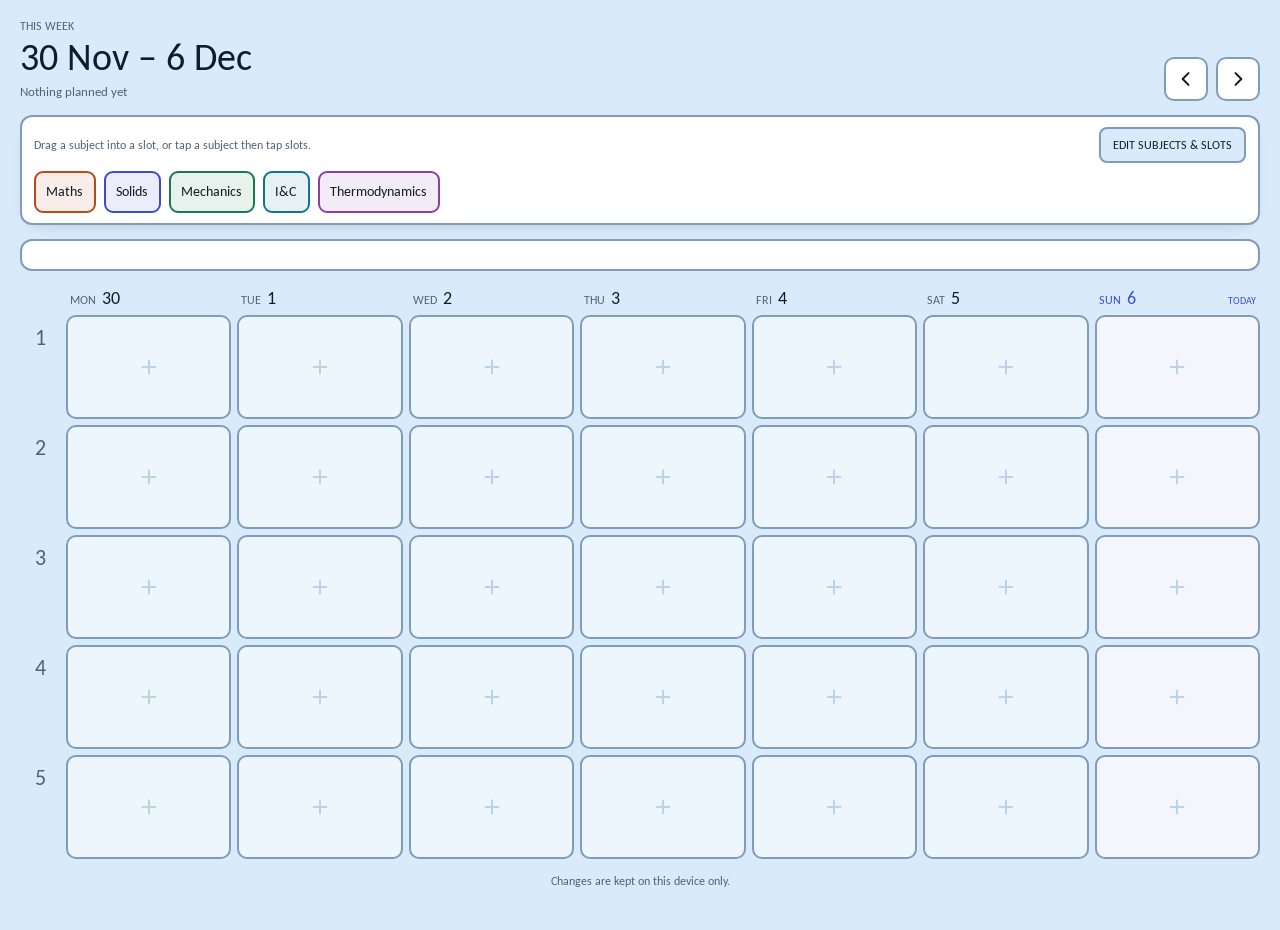
==== index.html @ 0159ee73 "Add Study Week Planner web app Installable offline phone app (PWA): drag subjects into numbered day " ====
<!doctype html>
<html lang="en">
<head>
<meta charset="utf-8">
<meta name="viewport" content="width=device-width,initial-scale=1,viewport-fit=cover">
<title>Study Week Planner</title>
<meta name="theme-color" content="#D9EAFB">
<meta name="apple-mobile-web-app-capable" content="yes">
<meta name="mobile-web-app-capable" content="yes">
<meta name="apple-mobile-web-app-title" content="Study Planner">
<link rel="manifest" href="manifest.webmanifest">
<link rel="icon" href="icon.svg" type="image/svg+xml">
<link rel="apple-touch-icon" href="icon-192.png">
<link rel="preconnect" href="https://fonts.googleapis.com">
<link rel="preconnect" href="https://fonts.gstatic.com" crossorigin>
<link rel="stylesheet" href="https://fonts.googleapis.com/css2?family=Carlito&display=swap">
</head>
<body>
<style>
/* Layout: plain light-blue week board. Subject chips sit in a sticky tray on top; drag them into day × numbered-slot cells, then type the chapter into the block. One day at a time on phones. */
:root{
  --bg:#D9EAFB; --surface:#FFFFFF; --ink:#101C26; --muted:#4F6476; --line:#BCD2E8; --edge:#7F9DBA;
  --done:#17805A; --on-done:#FFFFFF; --focus:#3B4CCA; --warn:#B84A17;
  --c1:#3B4CCA; --c2:#B84A17; --c3:#177A4F; --c4:#8A3FA8; --c5:#0E7490; --c6:#A16207; --c7:#BE185D; --c8:#4D5B68;
  --font-display:'Calibri','Carlito','Segoe UI',system-ui,sans-serif;
  --font-body:'Calibri','Carlito','Segoe UI',system-ui,sans-serif;
  --font-mono:'Calibri','Carlito','Segoe UI',system-ui,sans-serif;
}
@media (prefers-color-scheme: dark){
  :root:not([data-theme="light"]){
    --bg:#0F2133; --surface:#16293C; --ink:#E8EEF3; --muted:#9DB1C3; --line:#2B4258; --edge:#5C7A96;
    --done:#4CC79A; --on-done:#06231A; --focus:#9AA6FF; --warn:#FF9A68;
    --c1:#9AA6FF; --c2:#FF9A68; --c3:#53C894; --c4:#D29BF0; --c5:#5CC8E0; --c6:#F2C04E; --c7:#F48FB8; --c8:#A4B2BE;
    color-scheme:dark;
  }
}
:root[data-theme="dark"]{
  --bg:#0F2133; --surface:#16293C; --ink:#E8EEF3; --muted:#9DB1C3; --line:#2B4258; --edge:#5C7A96;
  --done:#4CC79A; --on-done:#06231A; --focus:#9AA6FF; --warn:#FF9A68;
  --c1:#9AA6FF; --c2:#FF9A68; --c3:#53C894; --c4:#D29BF0; --c5:#5CC8E0; --c6:#F2C04E; --c7:#F48FB8; --c8:#A4B2BE;
  color-scheme:dark;
}
*{box-sizing:border-box}
/* Calibri regular everywhere: no bold, no letter-spacing tweaks */
*,*::before,*::after{font-weight:400!important;letter-spacing:normal!important}
html{-webkit-text-size-adjust:100%}
body{
  margin:0; background:var(--bg); color:var(--ink);
  font:400 16px/1.45 var(--font-body);
  padding-left:max(16px,env(safe-area-inset-left,0px));
  padding-right:max(16px,env(safe-area-inset-right,0px));
  padding-block:20px 40px;
}
body::before{content:"";position:fixed;inset:0 0 auto;height:env(safe-area-inset-top,0px);z-index:10;background:var(--bg)}
body.dragging{cursor:grabbing;user-select:none;-webkit-user-select:none}
.app{max-width:1240px;margin:0 auto;display:grid;gap:14px}
button,input,textarea{font:inherit;color:inherit}
button{cursor:pointer}
:focus-visible{outline:3px solid var(--focus);outline-offset:2px}

/* Header */
.top{display:flex;flex-wrap:wrap;align-items:end;justify-content:space-between;gap:12px}
.eyebrow{font:500 12px/1 var(--font-mono);letter-spacing:.14em;text-transform:uppercase;color:var(--muted)}
h1{margin:6px 0 0;font:800 clamp(26px,6vw,38px)/1.05 var(--font-display);letter-spacing:-.01em;text-wrap:balance}
.stat{margin:6px 0 0;font:400 13px/1.3 var(--font-mono);color:var(--muted);font-variant-numeric:tabular-nums}
.navs{display:flex;gap:8px;align-items:center}
.nav{width:44px;height:44px;border-radius:10px;border:1px solid var(--line);background:var(--surface);display:grid;place-items:center;padding:0}
.nav svg{width:20px;height:20px;fill:none;stroke:currentColor;stroke-width:2.4;stroke-linecap:round;stroke-linejoin:round}
.pill{min-height:44px;padding:0 14px;border:1px solid var(--line);background:var(--surface);border-radius:999px;font:500 12px/1 var(--font-mono);letter-spacing:.08em;text-transform:uppercase}

/* Tray */
.tray{
  position:sticky;top:env(safe-area-inset-top,0px);z-index:5;
  background:var(--surface);border:1px solid var(--line);border-radius:12px;padding:10px 12px;
  display:grid;gap:8px;box-shadow:0 6px 18px -14px rgba(16,28,38,.45);
}
.trayhead{display:flex;align-items:center;justify-content:space-between;gap:10px;flex-wrap:wrap}
.hint{font:400 12px/1.35 var(--font-mono);color:var(--muted)}
.hint b{color:var(--ink);font-weight:500}
.edit{min-height:36px;padding:0 12px;border:1px solid var(--line);background:var(--bg);border-radius:8px;font:500 12px/1 var(--font-mono);letter-spacing:.06em;text-transform:uppercase}
.edit[aria-expanded="true"]{background:var(--ink);color:var(--bg);border-color:var(--ink)}
.chips{display:flex;flex-wrap:wrap;gap:8px}
.chip{
  --k:var(--c8);
  display:inline-flex;align-items:center;gap:8px;min-height:42px;padding:6px 12px 6px 10px;
  border-radius:9px;border:1px solid var(--line);border-left:4px solid var(--k);
  background:color-mix(in srgb,var(--k) 10%,var(--surface));
  font:600 14px/1.1 var(--font-body);touch-action:none;cursor:grab;
}
.chip em{font:500 11px/1 var(--font-mono);font-style:normal;color:var(--muted);font-variant-numeric:tabular-nums}
.chip[aria-pressed="true"]{box-shadow:0 0 0 2px var(--k);background:color-mix(in srgb,var(--k) 22%,var(--surface))}
.chip.lifting{opacity:.4}
.tray.trash{border-color:var(--warn);box-shadow:0 0 0 2px var(--warn)}
.trashnote{display:none;font:500 12px/1.3 var(--font-mono);color:var(--warn)}
body.drag-cell .trashnote{display:block}
body.drag-cell .hint{display:none}

/* Setup */
.setup{background:var(--surface);border:1px solid var(--line);border-radius:12px;padding:14px;display:grid;grid-template-columns:repeat(auto-fit,minmax(min(100%,300px),1fr));gap:18px}
.setup h2{margin:0 0 8px;font:500 12px/1 var(--font-mono);letter-spacing:.14em;text-transform:uppercase;color:var(--muted)}
.srow{display:grid;grid-template-columns:36px minmax(0,1fr) auto;gap:8px;align-items:center;margin-bottom:8px}
.srow.slot{grid-template-columns:minmax(0,1fr) auto}
.swatch{width:36px;height:36px;border-radius:8px;border:2px solid var(--line);background:var(--k)}
.input{width:100%;min-height:40px;padding:8px 10px;border-radius:8px;border:1px solid var(--line);background:var(--bg);font-size:15px}
.del{min-height:36px;min-width:36px;padding:0 10px;border-radius:8px;border:1px solid var(--line);background:none;color:var(--muted);font:500 12px/1 var(--font-mono)}
.del.confirm{color:var(--warn);border-color:var(--warn)}
.addrow{min-height:40px;padding:0 14px;border:1.5px dashed var(--line);background:none;border-radius:8px;font:500 13px/1 var(--font-body);color:var(--muted);width:100%}
.setnote{margin:6px 0 0;font-size:13px;color:var(--muted)}

/* Day tabs (phone) */
.days{display:none;grid-template-columns:repeat(7,minmax(0,1fr));gap:4px}
.day{display:grid;gap:3px;justify-items:center;padding:7px 0;border-radius:9px;border:1px solid var(--line);background:var(--surface);font:500 11px/1 var(--font-mono);color:var(--muted);text-transform:uppercase}
.day b{font:700 16px/1 var(--font-display);color:var(--ink)}
.day i{font-style:normal;font-size:10px;min-height:10px}
.day.today b{color:var(--focus)}
.day[aria-pressed="true"]{background:var(--ink);border-color:var(--ink);color:var(--bg)}
.day[aria-pressed="true"] b{color:var(--bg)}

/* Board */
.board{display:grid;grid-template-columns:40px repeat(7,minmax(0,1fr));gap:6px}
.corner{min-height:1px}
.dh{display:flex;align-items:baseline;gap:6px;padding:4px 4px 2px;font:500 12px/1 var(--font-mono);letter-spacing:.1em;text-transform:uppercase;color:var(--muted)}
.dh b{font:800 18px/1 var(--font-display);letter-spacing:0;color:var(--ink)}
.dh.today{color:var(--focus)}
.dh.today b{color:var(--focus)}
.dh.today::after{content:"Today";margin-left:auto;font-size:10px;letter-spacing:.08em}
.sh{display:grid;align-content:start;justify-items:center;padding:12px 0 0;font:800 22px/1 var(--font-display);font-variant-numeric:tabular-nums;color:var(--muted)}
.slotn{font:600 14px/1 var(--font-body);padding-left:4px}
.cell{min-height:104px;border-radius:10px;border:1.5px dashed var(--line);background:color-mix(in srgb,var(--surface) 55%,transparent);display:grid;min-width:0;transition:border-color .12s,background-color .12s}
.cell.filled{border-style:solid;border-color:transparent;background:none}
.cell.today{background:color-mix(in srgb,var(--focus) 5%,var(--surface))}
.cell.filled.today{background:none}
body.dragging .cell:not(.filled),body.armed .cell:not(.filled){border-color:var(--muted)}
.cell.over{border:2px solid var(--ink)!important;background:color-mix(in srgb,var(--ink) 6%,var(--surface))}
.add{width:100%;min-height:100%;border:0;background:none;border-radius:9px;display:grid;place-items:center;color:var(--line)}
.add svg{width:22px;height:22px;fill:none;stroke:currentColor;stroke-width:2.2;stroke-linecap:round}
.add:hover,.add:focus-visible{color:var(--muted)}
body.armed .add{color:var(--muted)}
.pick{display:grid;gap:4px;padding:6px;align-content:start}
.pick button{min-height:30px;border-radius:6px;border:1px solid var(--line);border-left:4px solid var(--k);background:var(--surface);font:600 12px/1.1 var(--font-body);text-align:left;padding:4px 8px;overflow-wrap:anywhere}
.pick .x{border-left-width:1px;color:var(--muted);font:500 11px/1 var(--font-mono);text-transform:uppercase;letter-spacing:.06em}

.block{
  --k:var(--c8);
  display:grid;grid-template-rows:auto 1fr;min-width:0;border-radius:9px;
  background:color-mix(in srgb,var(--k) 11%,var(--surface));
  border:1px solid color-mix(in srgb,var(--k) 30%,var(--line));border-left:4px solid var(--k);
}
.block.lifting{opacity:.35}
.bh{display:grid;grid-template-columns:auto minmax(0,1fr) auto auto;align-items:center;gap:2px;padding:4px 2px 0 4px;touch-action:none;cursor:grab}
.grip{width:14px;height:20px;color:var(--k);opacity:.7}
.grip svg{width:14px;height:20px;fill:currentColor}
.bname{font:600 11px/1.15 var(--font-mono);letter-spacing:.06em;text-transform:uppercase;color:var(--k);overflow-wrap:anywhere;padding:4px 2px}
.ib{width:30px;height:30px;border:0;background:none;border-radius:7px;display:grid;place-items:center;color:var(--muted);padding:0}
.ib svg{width:16px;height:16px;fill:none;stroke:currentColor;stroke-width:2.6;stroke-linecap:round;stroke-linejoin:round}
.ib:hover{background:color-mix(in srgb,var(--ink) 8%,transparent)}
.ck{width:20px;height:20px;border-radius:50%;border:2px solid var(--muted);display:grid;place-items:center;color:var(--on-done)}
.ck svg{width:12px;height:12px;stroke-width:3.4;opacity:0}
.block.done .ck{background:var(--done);border-color:var(--done)}
.block.done .ck svg{opacity:1}
.ch{width:100%;min-height:52px;border:0;background:none;resize:none;padding:2px 8px 8px;font:500 14px/1.35 var(--font-body);border-radius:0 0 8px 8px}
.ch::placeholder{color:var(--muted);font-weight:400}
.ch:focus{outline:none;background:color-mix(in srgb,var(--surface) 70%,transparent)}
.block:focus-within{box-shadow:0 0 0 2px var(--focus)}
.block.done .ch{text-decoration:line-through;text-decoration-color:var(--muted);color:var(--muted)}
.gone .bname{color:var(--muted)}

.ghost{position:fixed;left:0;top:0;z-index:100;pointer-events:none;--k:var(--c8);
  padding:8px 12px;border-radius:9px;border:1px solid var(--line);border-left:4px solid var(--k);
  background:color-mix(in srgb,var(--k) 16%,var(--surface));font:600 14px/1.1 var(--font-body);max-width:220px;
  box-shadow:0 14px 30px -12px rgba(0,0,0,.45);transform:translate(-50%,-120%) rotate(-2deg)}
.ghost span{display:block;font:400 12px/1.3 var(--font-body);color:var(--muted);margin-top:3px;overflow:hidden;text-overflow:ellipsis;white-space:nowrap}

.empty{grid-column:1/-1;border:1.5px dashed var(--line);border-radius:12px;padding:24px 18px;text-align:center;color:var(--muted);background:var(--surface)}
.empty b{display:block;color:var(--ink);font:700 18px/1.2 var(--font-display);margin-bottom:6px}
.foot{margin:0;text-align:center;font:400 12px/1.4 var(--font-mono);color:var(--muted);min-height:17px}

/* Full borders: every box gets a solid 2px outline all the way round */
.nav,.pill,.tray,.edit,.setup,.swatch,.input,.del,.day,.pick button{border:2px solid var(--edge)}
.tray.trash{border-color:var(--warn)}
.edit[aria-expanded="true"],.day[aria-pressed="true"]{border-color:var(--ink)}
.addrow{border:2px dashed var(--edge)}
.cell{border:2px solid var(--edge)}
.cell.filled{border:0}
.chip,.ghost{border:2px solid var(--k)}
.block{border:2px solid var(--k)}
.pick button{border-color:var(--k)}
.pick .x{border-color:var(--edge)}

@media (max-width:860px){
  .days{display:grid}
  .board{grid-template-columns:32px minmax(0,1fr)}
  .off{display:none!important}
  .dh{display:none}
  .corner{display:none}
  .cell{min-height:88px}
}
@media (prefers-reduced-motion:reduce){.cell{transition:none}.ghost{transform:translate(-50%,-120%)}}
</style>

<main class="app">
  <header class="top">
    <div>
      <div class="eyebrow" id="eyebrow">This week</div>
      <h1 id="title">&nbsp;</h1>
      <p class="stat" id="stat"></p>
    </div>
    <div class="navs">
      <button class="pill" id="thisW" type="button" hidden>This week</button>
      <button class="nav" id="prevW" type="button" aria-label="Previous week"><svg viewBox="0 0 24 24" aria-hidden="true"><path d="M15 5l-7 7 7 7"/></svg></button>
      <button class="nav" id="nextW" type="button" aria-label="Next week"><svg viewBox="0 0 24 24" aria-hidden="true"><path d="M9 5l7 7-7 7"/></svg></button>
    </div>
  </header>

  <section class="tray" id="tray" aria-label="Subjects">
    <div class="trayhead">
      <span class="hint" id="hint"></span>
      <span class="trashnote">Drop here to remove the block</span>
      <button class="edit" id="editBtn" type="button" aria-expanded="false" aria-controls="setup">Edit subjects &amp; slots</button>
    </div>
    <div class="chips" id="chips"></div>
  </section>

  <section class="setup" id="setup" hidden aria-label="Edit subjects and slots"></section>

  <div class="days" id="days" role="group" aria-label="Day"></div>
  <div class="board" id="board"></div>

  <p class="foot" id="foot" aria-live="polite"></p>
</main>

<script>
(function(){
'use strict';
var $=function(s){return document.querySelector(s);};
var esc=function(s){return String(s==null?'':s).replace(/[&<>"']/g,function(c){return {'&':'&amp;','<':'&lt;','>':'&gt;','"':'&quot;',"'":'&#39;'}[c];});};
var pad=function(n){return String(n).padStart(2,'0');};
var keyOf=function(d){return d.getFullYear()+'-'+pad(d.getMonth()+1)+'-'+pad(d.getDate());};
var fromKey=function(k){var p=String(k).split('-').map(Number);return new Date(p[0],p[1]-1,p[2]);};
var addDays=function(k,n){var d=fromKey(k);d.setDate(d.getDate()+n);return keyOf(d);};
var weekStart=function(k){var d=fromKey(k);d.setDate(d.getDate()-((d.getDay()+6)%7));return keyOf(d);};
var uidGen=function(){return Date.now().toString(36)+Math.random().toString(36).slice(2,6);};
var lget=function(k){try{return localStorage.getItem(k);}catch(e){return null;}};
var lset=function(k,v){try{localStorage.setItem(k,v);}catch(e){}};
var ljson=function(k){try{return JSON.parse(lget(k)||'null');}catch(e){return null;}};
var DAYS=['Mon','Tue','Wed','Thu','Fri','Sat','Sun'];
var DAYS_LONG=['Monday','Tuesday','Wednesday','Thursday','Friday','Saturday','Sunday'];
var TICK='<svg viewBox="0 0 24 24" aria-hidden="true"><path d="M5 12.5l4.5 4.5L19 7.5"/></svg>';
var CROSS='<svg viewBox="0 0 24 24" aria-hidden="true"><path d="M7 7l10 10M17 7L7 17"/></svg>';
var PLUS='<svg viewBox="0 0 24 24" aria-hidden="true"><path d="M12 5v14M5 12h14"/></svg>';
var GRIP='<svg viewBox="0 0 14 20" aria-hidden="true"><circle cx="4" cy="5" r="1.6"/><circle cx="10" cy="5" r="1.6"/><circle cx="4" cy="10" r="1.6"/><circle cx="10" cy="10" r="1.6"/><circle cx="4" cy="15" r="1.6"/><circle cx="10" cy="15" r="1.6"/></svg>';

var DEFAULTS={
  subjects:[
    {id:'s1',name:'Maths',c:2},
    {id:'s2',name:'Solids',c:1},
    {id:'s3',name:'Mechanics',c:3},
    {id:'s4',name:'I&C',c:5},
    {id:'s5',name:'Thermodynamics',c:4}
  ],
  slots:[{id:'t1'},{id:'t2'},{id:'t3'},{id:'t4'},{id:'t5'}]
};

var db=null, uid=null, sync='idle';
var todayKey=keyOf(new Date());
var wk=weekStart(todayKey);
var settings=ljson('sp-settings')||JSON.parse(JSON.stringify(DEFAULTS));
var cells=(ljson('sp-week-'+wk)||{}).cells||{};
var armed=null, picker=null, setupOpen=false, pendingDel=null;
var selDay=(fromKey(todayKey).getDay()+6)%7;
var weekUnsub=null, weekTimer=0, setTimer=0, writeChain=Promise.resolve();
var focusAfter=null;

/* ---------- storage ---------- */
function writeDoc(path,obj){
  if(!db||!uid){sync='local';renderFoot();return;}
  sync='saving';renderFoot();
  writeChain=writeChain.then(function(){return db.doc(path).set(obj);})
    .then(function(){sync='saved';renderFoot();},function(){sync='error';renderFoot();});
}
function saveWeekNow(){
  clearTimeout(weekTimer);weekTimer=0;
  lset('sp-week-'+wk,JSON.stringify({cells:cells}));
  if(uid) writeDoc('data/users/'+uid+'/planner-week-'+wk,{week:wk,cells:cells});
  else {sync='local';renderFoot();}
}
function saveWeekSoon(){clearTimeout(weekTimer);weekTimer=setTimeout(saveWeekNow,600);}
function saveSettingsNow(){
  clearTimeout(setTimer);setTimer=0;
  lset('sp-settings',JSON.stringify(settings));
  if(uid) writeDoc('data/users/'+uid+'/planner-settings',settings);
  else {sync='local';renderFoot();}
}
function saveSettingsSoon(){clearTimeout(setTimer);setTimer=setTimeout(saveSettingsNow,600);}

function subscribeWeek(){
  if(weekUnsub){try{weekUnsub();}catch(e){}weekUnsub=null;}
  cells=(ljson('sp-week-'+wk)||{}).cells||{};
  render();
  if(!db||!uid)return;
  var k=wk;
  try{
    weekUnsub=db.doc('data/users/'+uid+'/planner-week-'+k).onSnapshot(function(s){
      if(k!==wk||weekTimer||s.metadata.hasPendingWrites)return;
      if(!s.exists&&s.metadata.fromCache)return;
      var d=s.exists?s.data():null;
      cells=JSON.parse(JSON.stringify((d&&d.cells)||{}));
      lset('sp-week-'+k,JSON.stringify({cells:cells}));
      render();
    },function(){sync='local';renderFoot();});
  }catch(e){sync='local';}
}

/* ---------- model ---------- */
function subj(id){for(var i=0;i<settings.subjects.length;i++)if(settings.subjects[i].id===id)return settings.subjects[i];return null;}
function slot(id){for(var i=0;i<settings.slots.length;i++)if(settings.slots[i].id===id)return settings.slots[i];return null;}
function kColor(s){return 'var(--c'+((s&&s.c)||8)+')';}
function cellParts(k){var i=k.indexOf('_');return {d:+k.slice(0,i),slot:k.slice(i+1)};}
function visibleCells(){
  return Object.keys(cells).filter(function(k){var p=cellParts(k);return p.d>=0&&p.d<7&&slot(p.slot);});
}
function place(sid,k){
  var cur=cells[k];
  cells[k]={s:sid,ch:(cur&&cur.s===sid)?cur.ch:'',done:false};
  picker=null; focusAfter='ch-'+k;
  saveWeekNow(); render();
}
function moveCell(src,dst){
  if(src===dst||!cells[src])return;
  var tmp=cells[dst]; cells[dst]=cells[src];
  if(tmp) cells[src]=tmp; else delete cells[src];
  saveWeekNow(); render();
}
function removeCell(k){delete cells[k];saveWeekNow();render();}

/* ---------- render ---------- */
function fmtShort(k){return fromKey(k).toLocaleDateString('en-IE',{day:'numeric',month:'short'});}
function renderHead(){
  var end=addDays(wk,6), cur=weekStart(todayKey), diff=Math.round((fromKey(wk)-fromKey(cur))/6048e5);
  $('#eyebrow').textContent=diff===0?'This week':diff===1?'Next week':diff===-1?'Last week':'Week of';
  $('#title').textContent=fmtShort(wk)+' – '+fmtShort(end);
  $('#thisW').hidden=diff===0;
  var v=visibleCells(), done=v.filter(function(k){return cells[k].done;}).length;
  var noCh=v.filter(function(k){return !String(cells[k].ch||'').trim();}).length;
  $('#stat').textContent=v.length
    ? v.length+' study block'+(v.length===1?'':'s')+' planned · '+done+' done'+(noCh?' · '+noCh+' still need a chapter':'')
    : 'Nothing planned yet';
}
function renderTray(){
  var counts={};
  visibleCells().forEach(function(k){counts[cells[k].s]=(counts[cells[k].s]||0)+1;});
  var a=armed&&subj(armed);
  if(armed&&!a) armed=null;
  document.body.classList.toggle('armed',!!a);
  $('#hint').innerHTML=a
    ? 'Tap a slot to place <b>'+esc(a.name)+'</b>. Tap the chip again or press Esc to stop.'
    : 'Drag a subject into a slot, or tap a subject then tap slots.';
  $('#chips').innerHTML=settings.subjects.length?settings.subjects.map(function(s){
    return '<button type="button" class="chip" data-sid="'+esc(s.id)+'" aria-pressed="'+(armed===s.id)+'" style="--k:'+kColor(s)+'">'+
      '<span>'+esc(s.name||'Untitled')+'</span>'+(counts[s.id]?'<em>×'+counts[s.id]+'</em>':'')+'</button>';
  }).join(''):'<span class="hint">No subjects yet. Open Edit to add one.</span>';
}
function renderSetup(){
  var el=$('#setup'); el.hidden=!setupOpen; $('#editBtn').setAttribute('aria-expanded',String(setupOpen));
  if(!setupOpen)return;
  var used={}; visibleCells().forEach(function(k){used[cells[k].s]=(used[cells[k].s]||0)+1;});
  var usedSlot={}; visibleCells().forEach(function(k){var p=cellParts(k);usedSlot[p.slot]=(usedSlot[p.slot]||0)+1;});
  el.innerHTML=
    '<div><h2>Subjects</h2>'+settings.subjects.map(function(s){
      var conf=pendingDel==='s:'+s.id;
      return '<div class="srow"><button type="button" class="swatch" data-color="'+esc(s.id)+'" style="--k:'+kColor(s)+'" aria-label="Change colour of '+esc(s.name)+'"></button>'+
        '<input class="input" id="sn-'+esc(s.id)+'" data-sname="'+esc(s.id)+'" value="'+esc(s.name)+'" maxlength="40" aria-label="Subject name">'+
        '<button type="button" class="del'+(conf?' confirm':'')+'" data-delsub="'+esc(s.id)+'">'+(conf?(used[s.id]?'Delete + '+used[s.id]+' block'+(used[s.id]===1?'':'s'):'Confirm'):'Delete')+'</button></div>';
    }).join('')+'<button type="button" class="addrow" id="addSub">+ Add subject</button>'+
    '<p class="setnote">Tap a colour square to change it.</p></div>'+
    '<div><h2>Slots per day</h2>'+settings.slots.map(function(t,i){
      var conf=pendingDel==='t:'+t.id;
      return '<div class="srow slot"><span class="slotn">Slot '+(i+1)+'</span>'+
        '<button type="button" class="del'+(conf?' confirm':'')+'" data-delslot="'+esc(t.id)+'">'+(conf?(usedSlot[t.id]?'Delete + '+usedSlot[t.id]+' block'+(usedSlot[t.id]===1?'':'s'):'Confirm'):'Delete')+'</button></div>';
    }).join('')+'<button type="button" class="addrow" id="addSlot">+ Add slot</button>'+
    '<p class="setnote">Every day and every week gets the same number of slots. Deleting one renumbers the rest.</p></div>';
}
function renderDays(){
  var counts=[0,0,0,0,0,0,0];
  visibleCells().forEach(function(k){counts[cellParts(k).d]++;});
  $('#days').innerHTML=DAYS.map(function(n,d){
    var key=addDays(wk,d);
    return '<button type="button" class="day'+(key===todayKey?' today':'')+'" data-day="'+d+'" aria-pressed="'+(d===selDay)+'">'+n+'<b>'+fromKey(key).getDate()+'</b><i>'+(counts[d]?counts[d]+'×':'')+'</i></button>';
  }).join('');
}
function blockHTML(k,c,label){
  var s=subj(c.s);
  return '<div class="block'+(c.done?' done':'')+(s?'':' gone')+'" data-block="'+k+'" style="--k:'+kColor(s)+'">'+
    '<div class="bh" data-handle="'+k+'" title="Drag to move">'+
      '<span class="grip">'+GRIP+'</span><span class="bname">'+esc(s?s.name:'Deleted subject')+'</span>'+
      '<button type="button" class="ib" data-done="'+k+'" aria-pressed="'+!!c.done+'" aria-label="Mark done"><span class="ck">'+TICK+'</span></button>'+
      '<button type="button" class="ib" data-rm="'+k+'" aria-label="Remove block">'+CROSS+'</button>'+
    '</div>'+
    '<textarea class="ch" id="ch-'+k+'" data-ch="'+k+'" rows="2" maxlength="140" placeholder="Which chapter?" aria-label="Chapter for '+esc(label)+'">'+esc(c.ch||'')+'</textarea>'+
  '</div>';
}
function renderBoard(){
  var el=$('#board');
  if(!settings.slots.length){el.innerHTML='<div class="empty"><b>No time slots</b>Open Edit subjects &amp; slots and add one.</div>';return;}
  var off=function(d){return d===selDay?'':' off';};
  var h='<div class="corner"></div>';
  for(var d=0;d<7;d++){
    var key=addDays(wk,d);
    h+='<div class="dh'+(key===todayKey?' today':'')+off(d)+'">'+DAYS[d]+'<b>'+fromKey(key).getDate()+'</b></div>';
  }
  settings.slots.forEach(function(t,i){
    h+='<div class="sh" aria-label="Slot '+(i+1)+'">'+(i+1)+'</div>';
    for(var d=0;d<7;d++){
      var k=d+'_'+t.id, c=cells[k], isToday=addDays(wk,d)===todayKey;
      var label=DAYS_LONG[d]+' slot '+(i+1);
      var inner;
      if(c) inner=blockHTML(k,c,label);
      else if(picker===k) inner='<div class="pick">'+settings.subjects.map(function(s){
          return '<button type="button" data-pick="'+esc(s.id)+'" data-cell="'+k+'" style="--k:'+kColor(s)+'">'+esc(s.name)+'</button>';
        }).join('')+'<button type="button" class="x" data-pickclose="1">Cancel</button></div>';
      else inner='<button type="button" class="add" data-add="'+k+'" aria-label="Plan '+esc(label)+'">'+PLUS+'</button>';
      h+='<div class="cell'+(c?' filled':'')+(isToday?' today':'')+off(d)+'" data-cell="'+k+'">'+inner+'</div>';
    }
  });
  el.innerHTML=h;
}
function renderFoot(){
  var t={idle:'Changes are kept on this device only.',saving:'Saving…',saved:'Saved',
    error:'Could not save to your account. Changes are kept on this device.',local:'Changes are kept on this device only.'};
  $('#foot').textContent=t[sync]||t.idle;
}
function render(){
  var a=document.activeElement, fid=a&&a.id, ss=null, se=null;
  if(fid&&(a.tagName==='INPUT'||a.tagName==='TEXTAREA')){try{ss=a.selectionStart;se=a.selectionEnd;}catch(e){}}
  renderHead();renderTray();renderSetup();renderDays();renderBoard();renderFoot();
  var target=focusAfter||fid; focusAfter=null;
  if(target){
    var n=document.getElementById(target);
    if(n&&n!==document.activeElement){
      n.focus({preventScroll:true});
      try{ if(target===fid&&ss!=null) n.setSelectionRange(ss,se); else if(n.value!=null) n.setSelectionRange(n.value.length,n.value.length); }catch(e){}
    }
  }
}

/* ---------- drag ---------- */
var drag=null, suppressClick=false, raf=0;
function ghostFor(src){
  var g=document.createElement('div'); g.className='ghost';
  var s, ch='';
  if(src.type==='subj') s=subj(src.sid);
  else { var c=cells[src.k]; s=c&&subj(c.s); ch=c&&c.ch||''; }
  g.style.setProperty('--k',kColor(s));
  g.innerHTML=esc(s?s.name:'Block')+(ch?'<span>'+esc(ch)+'</span>':'');
  return g;
}
function startDrag(){
  drag.on=true;
  drag.ghost=ghostFor(drag.src); document.body.appendChild(drag.ghost);
  document.body.classList.add('dragging',drag.src.type==='cell'?'drag-cell':'drag-subj');
  drag.src.el.classList.add('lifting');
  if(document.activeElement&&document.activeElement.blur) document.activeElement.blur();
  loop();
}
function targetAt(x,y){
  var el=document.elementFromPoint(x,y);
  if(!el)return null;
  var c=el.closest('.cell[data-cell]'); if(c)return {cell:c};
  if(el.closest('#tray'))return {tray:true};
  return null;
}
function updateOver(){
  var t=targetAt(drag.x,drag.y);
  var cell=t&&t.cell||null;
  if(drag.over!==cell){ if(drag.over)drag.over.classList.remove('over'); if(cell)cell.classList.add('over'); drag.over=cell; }
  $('#tray').classList.toggle('trash',!!(t&&t.tray&&drag.src.type==='cell'));
}
function loop(){
  if(!drag||!drag.on)return;
  var m=70, v=0;
  if(drag.y<m) v=-Math.ceil((m-drag.y)/5); else if(drag.y>innerHeight-m) v=Math.ceil((drag.y-(innerHeight-m))/5);
  if(v){window.scrollBy(0,v);updateOver();}
  raf=requestAnimationFrame(loop);
}
function endDrag(commit){
  if(!drag)return;
  var d=drag; drag=null; cancelAnimationFrame(raf);
  if(!d.on)return;
  suppressClick=true; setTimeout(function(){suppressClick=false;},80);
  if(d.ghost)d.ghost.remove();
  if(d.over)d.over.classList.remove('over');
  $('#tray').classList.remove('trash');
  d.src.el.classList.remove('lifting');
  document.body.classList.remove('dragging','drag-cell','drag-subj');
  if(!commit)return;
  var t=targetAt(d.x,d.y);
  if(d.src.type==='subj'){ if(t&&t.cell) place(d.src.sid,t.cell.dataset.cell); }
  else if(t&&t.cell) moveCell(d.src.k,t.cell.dataset.cell);
  else if(t&&t.tray) removeCell(d.src.k);
}
document.addEventListener('pointerdown',function(e){
  if(e.button!==0||drag)return;
  var t=e.target, el, src=null;
  if((el=t.closest('#chips .chip[data-sid]'))) src={type:'subj',sid:el.dataset.sid,el:el};
  else if((el=t.closest('.bh[data-handle]'))&&!t.closest('button')) src={type:'cell',k:el.dataset.handle,el:el.closest('.block')};
  if(!src)return;
  drag={src:src,x0:e.clientX,y0:e.clientY,x:e.clientX,y:e.clientY,id:e.pointerId,on:false,ghost:null,over:null};
});
window.addEventListener('pointermove',function(e){
  if(!drag||e.pointerId!==drag.id)return;
  drag.x=e.clientX; drag.y=e.clientY;
  if(!drag.on){ if(Math.hypot(drag.x-drag.x0,drag.y-drag.y0)<6)return; startDrag(); }
  e.preventDefault();
  drag.ghost.style.left=drag.x+'px'; drag.ghost.style.top=drag.y+'px';
  updateOver();
},{passive:false});
window.addEventListener('pointerup',function(e){ if(drag&&e.pointerId===drag.id) endDrag(true); });
window.addEventListener('pointercancel',function(e){ if(drag&&e.pointerId===drag.id) endDrag(false); });
document.addEventListener('click',function(e){ if(suppressClick){e.preventDefault();e.stopPropagation();} },true);

/* ---------- events ---------- */
function newWeek(n){ if(weekTimer)saveWeekNow(); wk=n; picker=null; subscribeWeek(); }
document.addEventListener('click',function(e){
  var t=e.target, b;
  if((b=t.closest('#chips .chip[data-sid]'))){ armed=armed===b.dataset.sid?null:b.dataset.sid; picker=null; render(); return; }
  if((b=t.closest('[data-add]'))){
    if(armed) place(armed,b.dataset.add);
    else if(settings.subjects.length){ picker=b.dataset.add; render(); var f=document.querySelector('.pick button'); if(f)f.focus(); }
    return;
  }
  if((b=t.closest('[data-pick]'))){ place(b.dataset.pick,b.dataset.cell); return; }
  if(t.closest('[data-pickclose]')){ picker=null; render(); return; }
  if((b=t.closest('[data-done]'))){ var c=cells[b.dataset.done]; if(c){c.done=!c.done;saveWeekNow();render();} return; }
  if((b=t.closest('[data-rm]'))){ removeCell(b.dataset.rm); return; }
  if((b=t.closest('[data-day]'))){ selDay=+b.dataset.day; picker=null; render(); return; }
  if(t.closest('#prevW')){ newWeek(addDays(wk,-7)); return; }
  if(t.closest('#nextW')){ newWeek(addDays(wk,7)); return; }
  if(t.closest('#thisW')){ selDay=(fromKey(todayKey).getDay()+6)%7; newWeek(weekStart(todayKey)); return; }
  if(t.closest('#editBtn')){ setupOpen=!setupOpen; pendingDel=null; render(); return; }
  if((b=t.closest('[data-color]'))){ var s=subj(b.dataset.color); if(s){s.c=(s.c%8)+1;saveSettingsNow();render();} return; }
  if((b=t.closest('[data-delsub]'))){
    var id=b.dataset.delsub;
    if(pendingDel!=='s:'+id){pendingDel='s:'+id;render();return;}
    pendingDel=null;
    settings.subjects=settings.subjects.filter(function(x){return x.id!==id;});
    var changed=false; Object.keys(cells).forEach(function(k){if(cells[k].s===id){delete cells[k];changed=true;}});
    if(armed===id)armed=null;
    saveSettingsNow(); if(changed)saveWeekNow(); render(); return;
  }
  if((b=t.closest('[data-delslot]'))){
    var sid=b.dataset.delslot;
    if(pendingDel!=='t:'+sid){pendingDel='t:'+sid;render();return;}
    pendingDel=null;
    settings.slots=settings.slots.filter(function(x){return x.id!==sid;});
    var ch2=false; Object.keys(cells).forEach(function(k){if(cellParts(k).slot===sid){delete cells[k];ch2=true;}});
    saveSettingsNow(); if(ch2)saveWeekNow(); render(); return;
  }
  if(t.closest('#addSub')){
    var used={}; settings.subjects.forEach(function(x){used[x.c]=1;});
    var c2=1; while(used[c2]&&c2<8)c2++;
    var ns={id:uidGen(),name:'New subject',c:c2};
    settings.subjects.push(ns); focusAfter='sn-'+ns.id; saveSettingsNow(); render();
    var inp=document.getElementById('sn-'+ns.id); if(inp)inp.select(); return;
  }
  if(t.closest('#addSlot')){
    settings.slots.push({id:uidGen()}); saveSettingsNow(); render(); return;
  }
  if(pendingDel&&!t.closest('#setup')){pendingDel=null;render();}
});
document.addEventListener('input',function(e){
  var t=e.target;
  if(t.dataset.ch){ var c=cells[t.dataset.ch]; if(c){c.ch=t.value; saveWeekSoon(); renderHead();} return; }
  if(t.dataset.sname){ var s=subj(t.dataset.sname); if(s){s.name=t.value; saveSettingsSoon(); render();} return; }
});
document.addEventListener('focusout',function(e){
  if(e.target.dataset&&e.target.dataset.ch&&weekTimer) saveWeekNow();
  if(e.target.dataset&&e.target.dataset.sname&&setTimer) saveSettingsNow();
});
document.addEventListener('keydown',function(e){
  if(e.key==='Escape'){
    if(drag){endDrag(false);return;}
    if(armed||picker||pendingDel){armed=null;picker=null;pendingDel=null;render();}
  }
});
document.addEventListener('visibilitychange',function(){
  if(document.hidden){ if(weekTimer)saveWeekNow(); if(setTimer)saveSettingsNow(); }
  else { var n=keyOf(new Date()); if(n!==todayKey){todayKey=n;render();} }
});

/* ---------- boot ---------- */
render();
(async function boot(){
  try{
    var c=window.claude;
    if(c&&typeof c.use==='function'){
      db=await c.use('db');
      var user=await c.use('user');
      if(db&&user&&typeof user.id==='function'){try{uid=await user.id();}catch(e){uid=null;}}
    }
  }catch(e){db=null;}
  if(!db||!uid){sync='local';renderFoot();return;}
  try{
    db.doc('data/users/'+uid+'/planner-settings').onSnapshot(function(s){
      if(setTimer||s.metadata.hasPendingWrites)return;
      if(!s.exists)return;
      var d=s.data();
      if(d&&Array.isArray(d.subjects)&&Array.isArray(d.slots)){
        settings=JSON.parse(JSON.stringify({subjects:d.subjects,slots:d.slots}));
        lset('sp-settings',JSON.stringify(settings)); render();
      }
    },function(){sync='local';renderFoot();});
  }catch(e){sync='local';}
  subscribeWeek();
})();
})();
</script>

<script>
if('serviceWorker' in navigator){addEventListener('load',function(){navigator.serviceWorker.register('sw.js').catch(function(){});});}
</script>
</body>
</html>
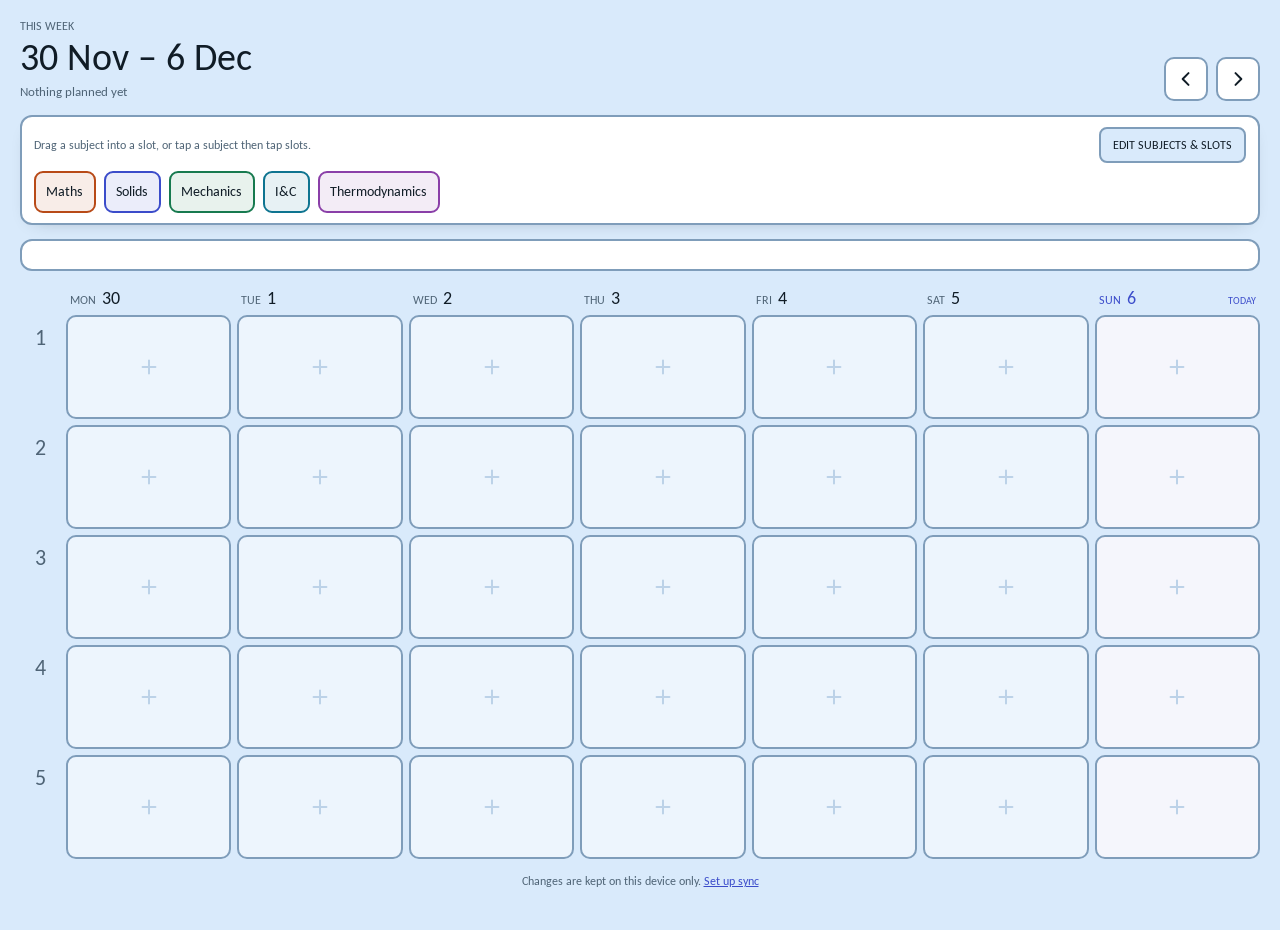
==== commit 336c8223: "Sync plans across devices via a private GitHub gist Each device connects once with a gist-only token" ====
--- a/index.html
+++ b/index.html
@@ -106,6 +106,10 @@
 .del.confirm{color:var(--warn);border-color:var(--warn)}
 .addrow{min-height:40px;padding:0 14px;border:1.5px dashed var(--line);background:none;border-radius:8px;font:500 13px/1 var(--font-body);color:var(--muted);width:100%}
 .setnote{margin:6px 0 0;font-size:13px;color:var(--muted)}
+.steps{margin:0 0 10px;padding-left:20px;font-size:14px;display:grid;gap:4px}
+.setup a{color:var(--focus)}
+.syncst{font-size:14px}
+.foot button{border:0;background:none;padding:0;color:var(--focus);text-decoration:underline;font:inherit}
 
 /* Day tabs (phone) */
 .days{display:none;grid-template-columns:repeat(7,minmax(0,1fr));gap:4px}
@@ -271,6 +275,18 @@
 var weekUnsub=null, weekTimer=0, setTimer=0, writeChain=Promise.resolve();
 var focusAfter=null;
 
+/* Change times per week and for settings, so two devices can tell whose copy is newer. */
+var meta=ljson('sp-meta')||{s:0,w:{}};
+if(!meta.w)meta.w={};
+try{
+  for(var mi=0;mi<localStorage.length;mi++){
+    var mk=localStorage.key(mi);
+    if(mk&&mk.indexOf('sp-week-')===0&&!meta.w[mk.slice(8)])meta.w[mk.slice(8)]=1;
+  }
+  if(lget('sp-settings')&&!meta.s)meta.s=1;
+}catch(e){}
+function stamp(k){ if(k==null)meta.s=Date.now(); else meta.w[k]=Date.now(); lset('sp-meta',JSON.stringify(meta)); }
+
 /* ---------- storage ---------- */
 function writeDoc(path,obj){
   if(!db||!uid){sync='local';renderFoot();return;}
@@ -281,6 +297,7 @@
 function saveWeekNow(){
   clearTimeout(weekTimer);weekTimer=0;
   lset('sp-week-'+wk,JSON.stringify({cells:cells}));
+  stamp(wk); gistSoon();
   if(uid) writeDoc('data/users/'+uid+'/planner-week-'+wk,{week:wk,cells:cells});
   else {sync='local';renderFoot();}
 }
@@ -288,6 +305,7 @@
 function saveSettingsNow(){
   clearTimeout(setTimer);setTimer=0;
   lset('sp-settings',JSON.stringify(settings));
+  stamp(null); gistSoon();
   if(uid) writeDoc('data/users/'+uid+'/planner-settings',settings);
   else {sync='local';renderFoot();}
 }
@@ -311,6 +329,80 @@
   }catch(e){sync='local';}
 }
 
+/* ---------- GitHub gist sync (for the standalone app) ---------- */
+var GIST_FILE='study-planner.json', GIST_DESC='Study Week Planner data';
+var gh={token:lget('sp-gh-token')||'',id:lget('sp-gh-gist')||'',state:'off',busy:false,again:false,timer:0,at:0,msg:''};
+function ghFetch(path,opt){
+  opt=opt||{};
+  opt.cache='no-store';
+  opt.headers={'Authorization':'Bearer '+gh.token,'Accept':'application/vnd.github+json'};
+  if(opt.body)opt.headers['Content-Type']='application/json';
+  return fetch('https://api.github.com'+path,opt).then(function(r){
+    if(!r.ok){var e=new Error('HTTP '+r.status);e.status=r.status;throw e;}
+    return r.status===204?null:r.json();
+  });
+}
+function localBundle(){
+  var weeks={};
+  Object.keys(meta.w).forEach(function(k){var d=ljson('sp-week-'+k);weeks[k]={cells:(d&&d.cells)||{},t:meta.w[k]};});
+  return {v:1,settings:{data:settings,t:meta.s},weeks:weeks};
+}
+function gistFiles(){var f={};f[GIST_FILE]={content:JSON.stringify(localBundle())};return f;}
+function getGist(){
+  if(gh.id) return ghFetch('/gists/'+gh.id).catch(function(e){
+    if(e.status===404){gh.id='';lset('sp-gh-gist','');return getGist();}
+    throw e;
+  });
+  return ghFetch('/gists?per_page=100').then(function(list){
+    var hit=(list||[]).filter(function(g){return g.files&&g.files[GIST_FILE];})[0];
+    if(hit){gh.id=hit.id;lset('sp-gh-gist',hit.id);return ghFetch('/gists/'+hit.id);}
+    return ghFetch('/gists',{method:'POST',body:JSON.stringify({description:GIST_DESC,public:false,files:gistFiles()})})
+      .then(function(g){gh.id=g.id;lset('sp-gh-gist',g.id);return g;});
+  });
+}
+/* Newest copy wins, per week and for settings. Returns true when the gist is missing something this device has. */
+function mergeRemote(r){
+  if(!r||typeof r!=='object')return true;
+  var push=false, redraw=false, rs=r.settings, rw=r.weeks||{};
+  if(rs&&rs.t>meta.s&&rs.data&&Array.isArray(rs.data.subjects)&&Array.isArray(rs.data.slots)){
+    settings=JSON.parse(JSON.stringify({subjects:rs.data.subjects,slots:rs.data.slots}));
+    meta.s=rs.t; lset('sp-settings',JSON.stringify(settings)); redraw=true;
+  } else if(meta.s>((rs&&rs.t)||0)) push=true;
+  Object.keys(rw).forEach(function(k){
+    var x=rw[k];
+    if(x&&x.t>(meta.w[k]||0)){
+      meta.w[k]=x.t; lset('sp-week-'+k,JSON.stringify({cells:x.cells||{}}));
+      if(k===wk){cells=JSON.parse(JSON.stringify(x.cells||{}));redraw=true;}
+    }
+  });
+  Object.keys(meta.w).forEach(function(k){if(!rw[k]||meta.w[k]>rw[k].t)push=true;});
+  lset('sp-meta',JSON.stringify(meta));
+  if(redraw)render();
+  return push;
+}
+function ghSync(){
+  if(!gh.token)return Promise.resolve();
+  if(gh.busy){gh.again=true;return Promise.resolve();}
+  clearTimeout(gh.timer);
+  if(weekTimer)saveWeekNow();
+  if(setTimer)saveSettingsNow();
+  clearTimeout(gh.timer);
+  gh.busy=true; gh.state='syncing'; renderFoot();
+  return getGist().then(function(g){
+    var remote=null;
+    try{var f=g&&g.files&&g.files[GIST_FILE];remote=f&&JSON.parse(f.content);}catch(e){}
+    if(mergeRemote(remote)) return ghFetch('/gists/'+gh.id,{method:'PATCH',body:JSON.stringify({files:gistFiles()})});
+  }).then(function(){gh.state='synced';gh.at=Date.now();},function(e){
+    gh.state=(e&&(e.status===401||e.status===403))?'auth':'offline';
+  }).then(function(){
+    gh.busy=false; renderFoot(); if(setupOpen)renderSetup();
+    if(gh.again){gh.again=false;gistSoon();}
+  });
+}
+function gistSoon(){ if(!gh.token)return; clearTimeout(gh.timer); gh.timer=setTimeout(ghSync,1500); }
+setInterval(function(){ if(gh.token&&!document.hidden&&!drag)ghSync(); },30000);
+window.addEventListener('online',function(){ if(gh.token)ghSync(); });
+
 /* ---------- model ---------- */
 function subj(id){for(var i=0;i<settings.subjects.length;i++)if(settings.subjects[i].id===id)return settings.subjects[i];return null;}
 function slot(id){for(var i=0;i<settings.slots.length;i++)if(settings.slots[i].id===id)return settings.slots[i];return null;}
@@ -360,8 +452,24 @@
       '<span>'+esc(s.name||'Untitled')+'</span>'+(counts[s.id]?'<em>×'+counts[s.id]+'</em>':'')+'</button>';
   }).join(''):'<span class="hint">No subjects yet. Open Edit to add one.</span>';
 }
+function syncSetupHTML(){
+  if(uid)return '';
+  if(gh.token){
+    var st={syncing:'Syncing…',synced:'Synced'+(gh.at?' at '+new Date(gh.at).toLocaleTimeString('en-IE',{hour:'2-digit',minute:'2-digit'}):''),
+      offline:'Offline. Will sync when you are back online.',auth:'GitHub rejected the token. Disconnect and paste a new one.',off:'Connecting…'}[gh.state];
+    return '<div><h2>Sync across devices</h2>'+
+      '<p class="setnote">This device is connected. Your plan is kept in a private GitHub gist and syncs with every device you connect.</p>'+
+      '<div class="srow slot"><span class="syncst">'+esc(st)+'</span><button type="button" class="del" id="ghNow">Sync now</button></div>'+
+      '<button type="button" class="addrow" id="ghOff">Disconnect this device</button></div>';
+  }
+  return '<div><h2>Sync across devices</h2>'+
+    '<ol class="steps"><li><a href="https://github.com/settings/tokens/new?scopes=gist&amp;description=Study%20Planner" target="_blank" rel="noopener">Create a GitHub token</a> with only the <b>gist</b> box ticked. Pick an expiry after your exams.</li>'+
+    '<li>Paste it below and press Connect.</li><li>Do the same on your other device, using the same token.</li></ol>'+
+    '<div class="srow slot"><input class="input" id="ghTok" type="password" autocomplete="off" spellcheck="false" placeholder="ghp_…" aria-label="GitHub token"><button type="button" class="del" id="ghGo">Connect</button></div>'+
+    (gh.msg?'<p class="setnote" style="color:var(--warn)">'+esc(gh.msg)+'</p>':'')+'</div>';
+}
 function renderSetup(){
-  var el=$('#setup'); el.hidden=!setupOpen; $('#editBtn').setAttribute('aria-expanded',String(setupOpen));
+  var el=$('#setup'), tokEl=document.getElementById('ghTok'), tokVal=tokEl?tokEl.value:''; el.hidden=!setupOpen; $('#editBtn').setAttribute('aria-expanded',String(setupOpen));
   if(!setupOpen)return;
   var used={}; visibleCells().forEach(function(k){used[cells[k].s]=(used[cells[k].s]||0)+1;});
   var usedSlot={}; visibleCells().forEach(function(k){var p=cellParts(k);usedSlot[p.slot]=(usedSlot[p.slot]||0)+1;});
@@ -378,7 +486,9 @@
       return '<div class="srow slot"><span class="slotn">Slot '+(i+1)+'</span>'+
         '<button type="button" class="del'+(conf?' confirm':'')+'" data-delslot="'+esc(t.id)+'">'+(conf?(usedSlot[t.id]?'Delete + '+usedSlot[t.id]+' block'+(usedSlot[t.id]===1?'':'s'):'Confirm'):'Delete')+'</button></div>';
     }).join('')+'<button type="button" class="addrow" id="addSlot">+ Add slot</button>'+
-    '<p class="setnote">Every day and every week gets the same number of slots. Deleting one renumbers the rest.</p></div>';
+    '<p class="setnote">Every day and every week gets the same number of slots. Deleting one renumbers the rest.</p></div>'+
+    syncSetupHTML();
+  var tk=document.getElementById('ghTok'); if(tk&&tokVal)tk.value=tokVal;
 }
 function renderDays(){
   var counts=[0,0,0,0,0,0,0];
@@ -425,6 +535,14 @@
   el.innerHTML=h;
 }
 function renderFoot(){
+  if(!uid){
+    var f=$('#foot');
+    if(gh.token){
+      f.textContent={syncing:'Syncing…',synced:'Synced across your devices',offline:'Offline. Changes are saved here and will sync later.',
+        auth:'Sync stopped: GitHub rejected the token. Open Edit subjects & slots to fix it.',off:'Connecting…'}[gh.state]||'';
+    } else f.innerHTML='Changes are kept on this device only. <button type="button" id="ghSetup">Set up sync</button>';
+    return;
+  }
   var t={idle:'Changes are kept on this device only.',saving:'Saving…',saved:'Saved',
     error:'Could not save to your account. Changes are kept on this device.',local:'Changes are kept on this device only.'};
   $('#foot').textContent=t[sync]||t.idle;
@@ -562,6 +680,20 @@
     settings.subjects.push(ns); focusAfter='sn-'+ns.id; saveSettingsNow(); render();
     var inp=document.getElementById('sn-'+ns.id); if(inp)inp.select(); return;
   }
+  if(t.closest('#ghSetup')){ setupOpen=true; render(); var tke=document.getElementById('ghTok'); if(tke){tke.scrollIntoView({block:'center'});tke.focus();} return; }
+  if(t.closest('#ghGo')){
+    var tv=(($('#ghTok')||{}).value||'').trim(); if(!tv)return;
+    gh.token=tv; gh.msg=''; gh.state='off'; render();
+    ghSync().then(function(){
+      if(gh.state==='auth'){gh.token='';gh.msg='GitHub did not accept that token. Check you ticked the gist box and copied all of it.';}
+      else if(gh.state==='offline'&&!gh.id){gh.token='';gh.msg='Could not reach GitHub. Check your connection and try again.';}
+      else lset('sp-gh-token',tv);
+      render();
+    });
+    return;
+  }
+  if(t.closest('#ghNow')){ ghSync(); return; }
+  if(t.closest('#ghOff')){ gh.token='';gh.id='';gh.state='off';lset('sp-gh-token','');lset('sp-gh-gist','');render(); return; }
   if(t.closest('#addSlot')){
     settings.slots.push({id:uidGen()}); saveSettingsNow(); render(); return;
   }
@@ -583,7 +715,8 @@
   }
 });
 document.addEventListener('visibilitychange',function(){
-  if(document.hidden){ if(weekTimer)saveWeekNow(); if(setTimer)saveSettingsNow(); }
+  if(document.hidden){ if(weekTimer)saveWeekNow(); if(setTimer)saveSettingsNow(); if(gh.token)ghSync(); }
+  else if(gh.token) ghSync();
   else { var n=keyOf(new Date()); if(n!==todayKey){todayKey=n;render();} }
 });
 
@@ -598,7 +731,7 @@
       if(db&&user&&typeof user.id==='function'){try{uid=await user.id();}catch(e){uid=null;}}
     }
   }catch(e){db=null;}
-  if(!db||!uid){sync='local';renderFoot();return;}
+  if(!db||!uid){sync='local';renderFoot();if(gh.token)ghSync();return;}
   try{
     db.doc('data/users/'+uid+'/planner-settings').onSnapshot(function(s){
       if(setTimer||s.metadata.hasPendingWrites)return;
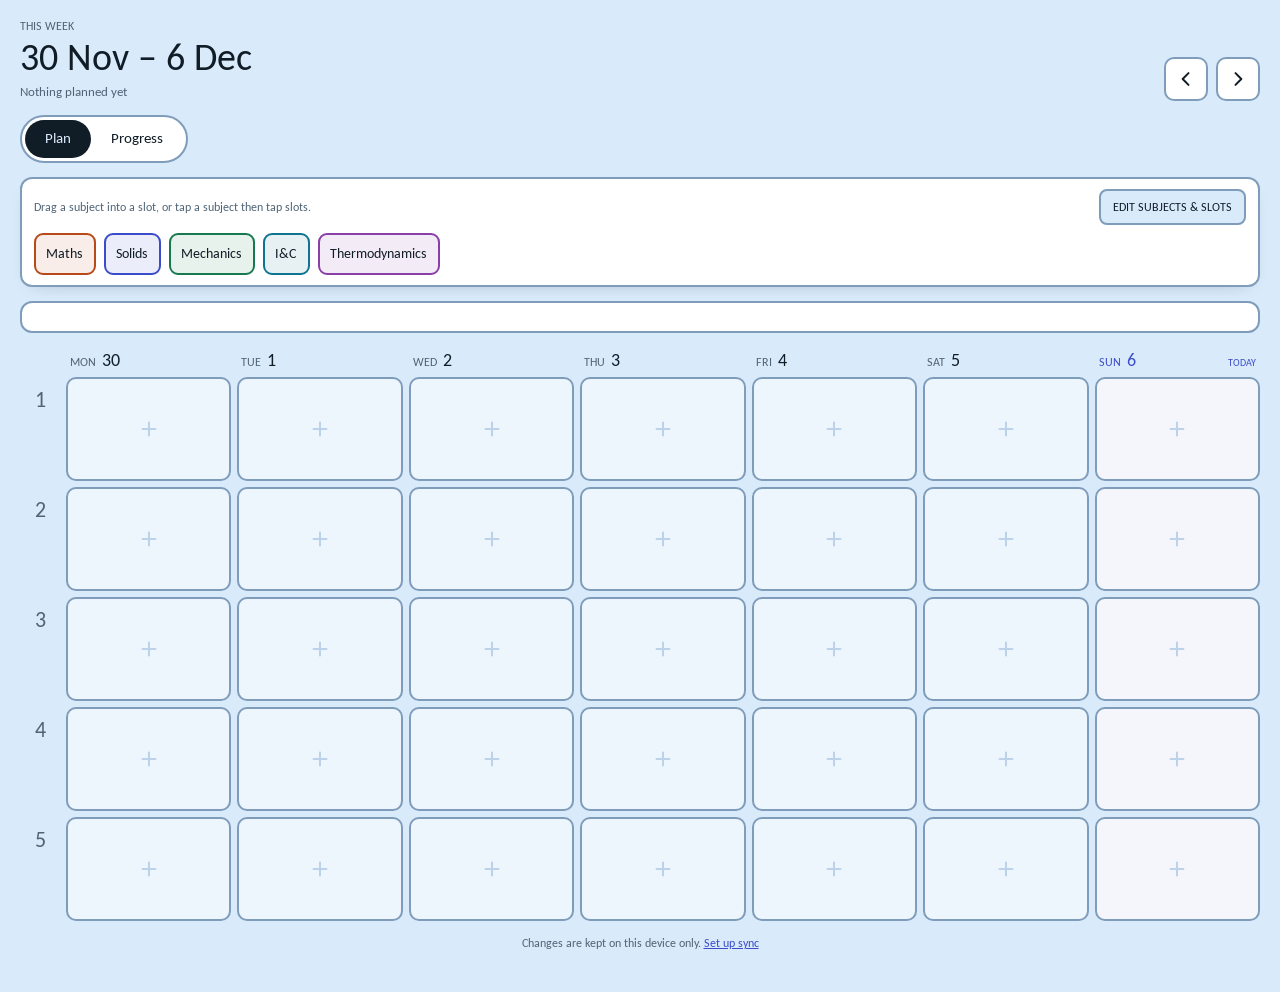
==== commit 5213c5c6: "Add module progress page Pick a module, tick off its chapters/topics and rate confidence 1-5. Progre" ====
--- a/index.html
+++ b/index.html
@@ -191,6 +191,46 @@
 .pick button{border-color:var(--k)}
 .pick .x{border-color:var(--edge)}
 
+/* View switch + progress page */
+.views{display:flex;width:max-content;max-width:100%;padding:3px;border:2px solid var(--edge);border-radius:999px;background:var(--surface)}
+.views button{min-height:38px;padding:0 20px;border:0;border-radius:999px;background:none;font-size:15px}
+.views button[aria-pressed="true"]{background:var(--ink);color:var(--bg)}
+body.view-prog .navs,body.view-prog #tray,body.view-prog #setup,body.view-prog #days,body.view-prog #board{display:none!important}
+body:not(.view-prog) #prog{display:none}
+#prog{display:grid;gap:14px}
+.mods{display:flex;flex-wrap:wrap;gap:8px}
+.mod{--k:var(--c8);display:grid;gap:2px;min-height:48px;padding:6px 14px;text-align:left;border-radius:9px;border:2px solid var(--k);background:color-mix(in srgb,var(--k) 10%,var(--surface));font-size:15px}
+.mod small{font-size:12px;color:var(--muted);font-variant-numeric:tabular-nums}
+.mod[aria-pressed="true"]{background:var(--k);color:var(--surface)}
+.mod[aria-pressed="true"] small{color:inherit;opacity:.85}
+.pcard{--k:var(--c8);background:var(--surface);border:2px solid var(--edge);border-radius:12px;padding:16px;display:grid;gap:12px;min-width:0}
+.phead{display:flex;justify-content:space-between;align-items:baseline;gap:12px}
+.phead h2{margin:0;font:400 24px/1.1 var(--font-display);color:var(--k);overflow-wrap:anywhere}
+.pct{font:400 30px/1 var(--font-display);font-variant-numeric:tabular-nums}
+.bar{height:18px;border-radius:999px;border:2px solid var(--k);background:color-mix(in srgb,var(--k) 12%,var(--surface));overflow:hidden}
+.bar span{display:block;height:100%;background:var(--k);transition:width .3s}
+.pstat{margin:-4px 0 0;font-size:14px;color:var(--muted);font-variant-numeric:tabular-nums}
+.legend{margin:0;font-size:13px;color:var(--muted)}
+.topics{list-style:none;margin:0;padding:0;display:grid;gap:8px}
+.topic{display:grid;grid-template-columns:auto minmax(0,1fr) auto auto;grid-template-areas:"tick name conf del";gap:8px;align-items:center;padding:8px;border:2px solid color-mix(in srgb,var(--k) 35%,var(--line));border-radius:10px;background:color-mix(in srgb,var(--k) 5%,var(--surface))}
+.tick{grid-area:tick;width:34px;height:34px;padding:0;border-radius:8px;border:2px solid var(--k);background:var(--surface);display:grid;place-items:center;color:var(--surface)}
+.tick svg{width:18px;height:18px;fill:none;stroke:currentColor;stroke-width:3.2;stroke-linecap:round;stroke-linejoin:round;opacity:0}
+.tick[aria-pressed="true"]{background:var(--k)}
+.tick[aria-pressed="true"] svg{opacity:1}
+.tname{grid-area:name;width:100%;min-width:0;min-height:36px;padding:4px 6px;border:0;border-radius:6px;background:none;font-size:16px}
+.tname:focus{outline:none;background:var(--bg)}
+.conf{grid-area:conf;display:flex;gap:4px}
+.conf button{width:32px;height:32px;padding:0;border-radius:7px;border:2px solid var(--k);background:var(--surface);font-size:14px;font-variant-numeric:tabular-nums}
+.conf button.on{background:var(--k);color:var(--surface)}
+.tdel{grid-area:del;width:auto;min-width:32px;padding:0 6px;font-size:13px}
+.tdel.confirm{color:var(--warn)}
+.addt{display:flex;gap:8px}
+.addt .input{flex:1;min-width:0}
+.addbtn{min-height:40px;padding:0 16px;border:2px solid var(--k);border-radius:8px;background:var(--k);color:var(--surface)}
+.pnone{margin:0;padding:18px;text-align:center;border:2px dashed var(--edge);border-radius:10px;color:var(--muted)}
+@media (max-width:560px){
+  .topic{grid-template-columns:auto minmax(0,1fr) auto;grid-template-areas:"tick name del" ". conf conf"}
+}
 @media (max-width:860px){
   .days{display:grid}
   .board{grid-template-columns:32px minmax(0,1fr)}
@@ -216,6 +256,11 @@
     </div>
   </header>
 
+  <div class="views" role="group" aria-label="View">
+    <button type="button" data-view="plan" aria-pressed="true">Plan</button>
+    <button type="button" data-view="prog" aria-pressed="false">Progress</button>
+  </div>
+
   <section class="tray" id="tray" aria-label="Subjects">
     <div class="trayhead">
       <span class="hint" id="hint"></span>
@@ -229,6 +274,8 @@
 
   <div class="days" id="days" role="group" aria-label="Day"></div>
   <div class="board" id="board"></div>
+
+  <section id="prog" aria-label="Module progress"></section>
 
   <p class="foot" id="foot" aria-live="polite"></p>
 </main>
@@ -272,12 +319,16 @@
 var cells=(ljson('sp-week-'+wk)||{}).cells||{};
 var armed=null, picker=null, setupOpen=false, pendingDel=null;
 var selDay=(fromKey(todayKey).getDay()+6)%7;
+var progress=ljson('sp-progress')||{};
+var view=lget('sp-view')==='prog'?'prog':'plan';
+var selMod=lget('sp-mod')||'';
 var weekUnsub=null, weekTimer=0, setTimer=0, writeChain=Promise.resolve();
 var focusAfter=null;
 
 /* Change times per week and for settings, so two devices can tell whose copy is newer. */
 var meta=ljson('sp-meta')||{s:0,w:{}};
 if(!meta.w)meta.w={};
+if(!meta.pm)meta.pm={};
 try{
   for(var mi=0;mi<localStorage.length;mi++){
     var mk=localStorage.key(mi);
@@ -345,7 +396,9 @@
 function localBundle(){
   var weeks={};
   Object.keys(meta.w).forEach(function(k){var d=ljson('sp-week-'+k);weeks[k]={cells:(d&&d.cells)||{},t:meta.w[k]};});
-  return {v:1,settings:{data:settings,t:meta.s},weeks:weeks};
+  var prog={};
+  Object.keys(meta.pm).forEach(function(k){prog[k]={topics:topicsOf(k),t:meta.pm[k]};});
+  return {v:1,settings:{data:settings,t:meta.s},weeks:weeks,progress:prog};
 }
 function gistFiles(){var f={};f[GIST_FILE]={content:JSON.stringify(localBundle())};return f;}
 function getGist(){
@@ -376,6 +429,13 @@
     }
   });
   Object.keys(meta.w).forEach(function(k){if(!rw[k]||meta.w[k]>rw[k].t)push=true;});
+  var rp=r.progress||{}, pChanged=false;
+  Object.keys(rp).forEach(function(k){
+    var x=rp[k];
+    if(x&&x.t>(meta.pm[k]||0)&&Array.isArray(x.topics)){progress[k]={topics:x.topics};meta.pm[k]=x.t;pChanged=true;redraw=true;}
+  });
+  if(pChanged)lset('sp-progress',JSON.stringify(progress));
+  Object.keys(meta.pm).forEach(function(k){if(!rp[k]||meta.pm[k]>rp[k].t)push=true;});
   lset('sp-meta',JSON.stringify(meta));
   if(redraw)render();
   return push;
@@ -425,9 +485,41 @@
 }
 function removeCell(k){delete cells[k];saveWeekNow();render();}
 
+/* ---------- progress model ---------- */
+function topicsOf(sid){var p=progress[sid];return p&&Array.isArray(p.topics)?p.topics:[];}
+function topicById(id){return topicsOf(selMod).filter(function(t){return t.id===id;})[0];}
+/* Each topic is worth 100%: half for ticking it off, half for confidence (5/5 = full half). */
+function modScore(sid){
+  var ts=topicsOf(sid); if(!ts.length)return null;
+  var s=0; ts.forEach(function(t){s+=(t.done?.5:0)+(t.conf||0)/10;});
+  return Math.round(s/ts.length*100);
+}
+function saveProgress(sid){
+  if(!progress[sid])progress[sid]={topics:[]};
+  lset('sp-progress',JSON.stringify(progress));
+  meta.pm[sid]=Date.now(); lset('sp-meta',JSON.stringify(meta));
+  gistSoon();
+}
+function addTopics(txt){
+  txt=String(txt||'').trim(); if(!txt||!subj(selMod))return;
+  var names=[], m=txt.match(/^(\d+)\s*(?:-|–|to)\s*(\d+)$/i);
+  if(m){var a=+m[1],b=+m[2]; if(b>=a&&b-a<100) for(var i=a;i<=b;i++) names.push('Chapter '+i);}
+  if(!names.length) names=txt.split(/\s*[,;\n]\s*/).filter(Boolean);
+  if(!progress[selMod])progress[selMod]={topics:[]};
+  names.forEach(function(n,i){progress[selMod].topics.push({id:uidGen()+i,name:n.slice(0,80),done:false,conf:0});});
+  saveProgress(selMod); focusAfter='tNew'; render();
+}
+
 /* ---------- render ---------- */
 function fmtShort(k){return fromKey(k).toLocaleDateString('en-IE',{day:'numeric',month:'short'});}
 function renderHead(){
+  if(view==='prog'){
+    var sc=settings.subjects.map(function(s){return modScore(s.id);}).filter(function(x){return x!=null;});
+    $('#eyebrow').textContent='Progress';
+    $('#title').textContent='Module progress';
+    $('#stat').textContent=sc.length?'Overall '+Math.round(sc.reduce(function(a,b){return a+b;},0)/sc.length)+'% across '+sc.length+' module'+(sc.length===1?'':'s'):'Pick a module and add its chapters';
+    return;
+  }
   var end=addDays(wk,6), cur=weekStart(todayKey), diff=Math.round((fromKey(wk)-fromKey(cur))/6048e5);
   $('#eyebrow').textContent=diff===0?'This week':diff===1?'Next week':diff===-1?'Last week':'Week of';
   $('#title').textContent=fmtShort(wk)+' – '+fmtShort(end);
@@ -547,10 +639,44 @@
     error:'Could not save to your account. Changes are kept on this device.',local:'Changes are kept on this device only.'};
   $('#foot').textContent=t[sync]||t.idle;
 }
+function renderProgress(){
+  document.body.classList.toggle('view-prog',view==='prog');
+  Array.prototype.forEach.call(document.querySelectorAll('[data-view]'),function(b){b.setAttribute('aria-pressed',String(b.dataset.view===view));});
+  var el=$('#prog'), newEl=document.getElementById('tNew'), newVal=newEl?newEl.value:'';
+  if(view!=='prog'){el.innerHTML='';return;}
+  if(!settings.subjects.length){el.innerHTML='<div class="empty"><b>No modules yet</b>Add subjects under Edit subjects &amp; slots on the Plan page.</div>';return;}
+  if(!subj(selMod))selMod=settings.subjects[0].id;
+  var s=subj(selMod), ts=topicsOf(selMod), sc=modScore(selMod)||0;
+  var done=ts.filter(function(t){return t.done;}).length;
+  var rated=ts.filter(function(t){return t.conf;});
+  var avg=rated.length?(rated.reduce(function(a,t){return a+t.conf;},0)/rated.length).toFixed(1):null;
+  var h='<div class="mods" role="group" aria-label="Module">'+settings.subjects.map(function(m){
+    var v=modScore(m.id);
+    return '<button type="button" class="mod" data-mod="'+esc(m.id)+'" aria-pressed="'+(m.id===selMod)+'" style="--k:'+kColor(m)+'">'+esc(m.name||'Untitled')+'<small>'+(v==null?'No topics yet':v+'%')+'</small></button>';
+  }).join('')+'</div>';
+  h+='<div class="pcard" style="--k:'+kColor(s)+'">'+
+    '<div class="phead"><h2>'+esc(s.name||'Untitled')+'</h2><span class="pct">'+(ts.length?sc+'%':'–')+'</span></div>'+
+    '<div class="bar" role="progressbar" aria-label="'+esc(s.name)+' progress" aria-valuemin="0" aria-valuemax="100" aria-valuenow="'+sc+'"><span style="width:'+sc+'%"></span></div>'+
+    (ts.length?'<p class="pstat">'+done+' of '+ts.length+' ticked · confidence '+(avg?avg+' / 5 average':'not rated yet')+(rated.length&&rated.length<ts.length?' · '+(ts.length-rated.length)+' not rated':'')+'</p>':'')+
+    '<p class="legend">The bar is half ticked topics, half confidence. Confidence: 1 = lost, 5 = exam-ready. Tap a number again to clear it.</p>';
+  h+=ts.length?'<ul class="topics">'+ts.map(function(t){
+    var conf=pendingDel==='p:'+t.id, nm=t.name||'Untitled';
+    var cb=''; for(var n=1;n<=5;n++) cb+='<button type="button" data-conf="'+t.id+'" data-n="'+n+'" class="'+((t.conf||0)>=n?'on':'')+'" aria-pressed="'+(t.conf===n)+'" aria-label="Confidence '+n+' of 5">'+n+'</button>';
+    return '<li class="topic">'+
+      '<button type="button" class="tick" data-tick="'+t.id+'" aria-pressed="'+!!t.done+'" aria-label="Done: '+esc(nm)+'">'+TICK+'</button>'+
+      '<input class="tname" id="tn-'+t.id+'" data-tname="'+t.id+'" value="'+esc(t.name)+'" maxlength="80" aria-label="Topic name">'+
+      '<div class="conf" role="group" aria-label="Confidence in '+esc(nm)+'">'+cb+'</div>'+
+      '<button type="button" class="ib tdel'+(conf?' confirm':'')+'" data-tdel="'+t.id+'" aria-label="Delete '+esc(nm)+'">'+(conf?'Delete?':CROSS)+'</button>'+
+    '</li>';
+  }).join('')+'</ul>':'<p class="pnone">No chapters yet. Type <b>1-10</b> below to add Chapters 1 to 10 in one go, or type topic names separated by commas.</p>';
+  h+='<div class="addt"><input class="input" id="tNew" maxlength="200" placeholder="Add a chapter or topic (or 1-10)" aria-label="New chapter or topic"><button type="button" class="addbtn" id="tAdd">Add</button></div></div>';
+  el.innerHTML=h;
+  var ne=document.getElementById('tNew'); if(ne&&newVal&&focusAfter!=='tNew')ne.value=newVal;
+}
 function render(){
   var a=document.activeElement, fid=a&&a.id, ss=null, se=null;
   if(fid&&(a.tagName==='INPUT'||a.tagName==='TEXTAREA')){try{ss=a.selectionStart;se=a.selectionEnd;}catch(e){}}
-  renderHead();renderTray();renderSetup();renderDays();renderBoard();renderFoot();
+  renderHead();renderTray();renderSetup();renderDays();renderBoard();renderProgress();renderFoot();
   var target=focusAfter||fid; focusAfter=null;
   if(target){
     var n=document.getElementById(target);
@@ -680,6 +806,17 @@
     settings.subjects.push(ns); focusAfter='sn-'+ns.id; saveSettingsNow(); render();
     var inp=document.getElementById('sn-'+ns.id); if(inp)inp.select(); return;
   }
+  if((b=t.closest('[data-view]'))){ view=b.dataset.view; lset('sp-view',view); armed=null; picker=null; pendingDel=null; render(); scrollTo(0,0); return; }
+  if((b=t.closest('[data-mod]'))){ selMod=b.dataset.mod; lset('sp-mod',selMod); pendingDel=null; render(); return; }
+  if((b=t.closest('[data-tick]'))){ var tk=topicById(b.dataset.tick); if(tk){tk.done=!tk.done;saveProgress(selMod);render();} return; }
+  if((b=t.closest('[data-conf]'))){ var tc=topicById(b.dataset.conf), n=+b.dataset.n; if(tc){tc.conf=tc.conf===n?0:n;saveProgress(selMod);render();} return; }
+  if((b=t.closest('[data-tdel]'))){
+    var tid=b.dataset.tdel;
+    if(pendingDel!=='p:'+tid){pendingDel='p:'+tid;render();return;}
+    pendingDel=null; progress[selMod].topics=topicsOf(selMod).filter(function(x){return x.id!==tid;});
+    saveProgress(selMod); render(); return;
+  }
+  if(t.closest('#tAdd')){ addTopics(($('#tNew')||{}).value); return; }
   if(t.closest('#ghSetup')){ setupOpen=true; render(); var tke=document.getElementById('ghTok'); if(tke){tke.scrollIntoView({block:'center'});tke.focus();} return; }
   if(t.closest('#ghGo')){
     var tv=(($('#ghTok')||{}).value||'').trim(); if(!tv)return;
@@ -703,12 +840,14 @@
   var t=e.target;
   if(t.dataset.ch){ var c=cells[t.dataset.ch]; if(c){c.ch=t.value; saveWeekSoon(); renderHead();} return; }
   if(t.dataset.sname){ var s=subj(t.dataset.sname); if(s){s.name=t.value; saveSettingsSoon(); render();} return; }
+  if(t.dataset.tname){ var tp=topicById(t.dataset.tname); if(tp){tp.name=t.value; saveProgress(selMod);} return; }
 });
 document.addEventListener('focusout',function(e){
   if(e.target.dataset&&e.target.dataset.ch&&weekTimer) saveWeekNow();
   if(e.target.dataset&&e.target.dataset.sname&&setTimer) saveSettingsNow();
 });
 document.addEventListener('keydown',function(e){
+  if(e.key==='Enter'&&e.target.id==='tNew'){ e.preventDefault(); addTopics(e.target.value); return; }
   if(e.key==='Escape'){
     if(drag){endDrag(false);return;}
     if(armed||picker||pendingDel){armed=null;picker=null;pendingDel=null;render();}
